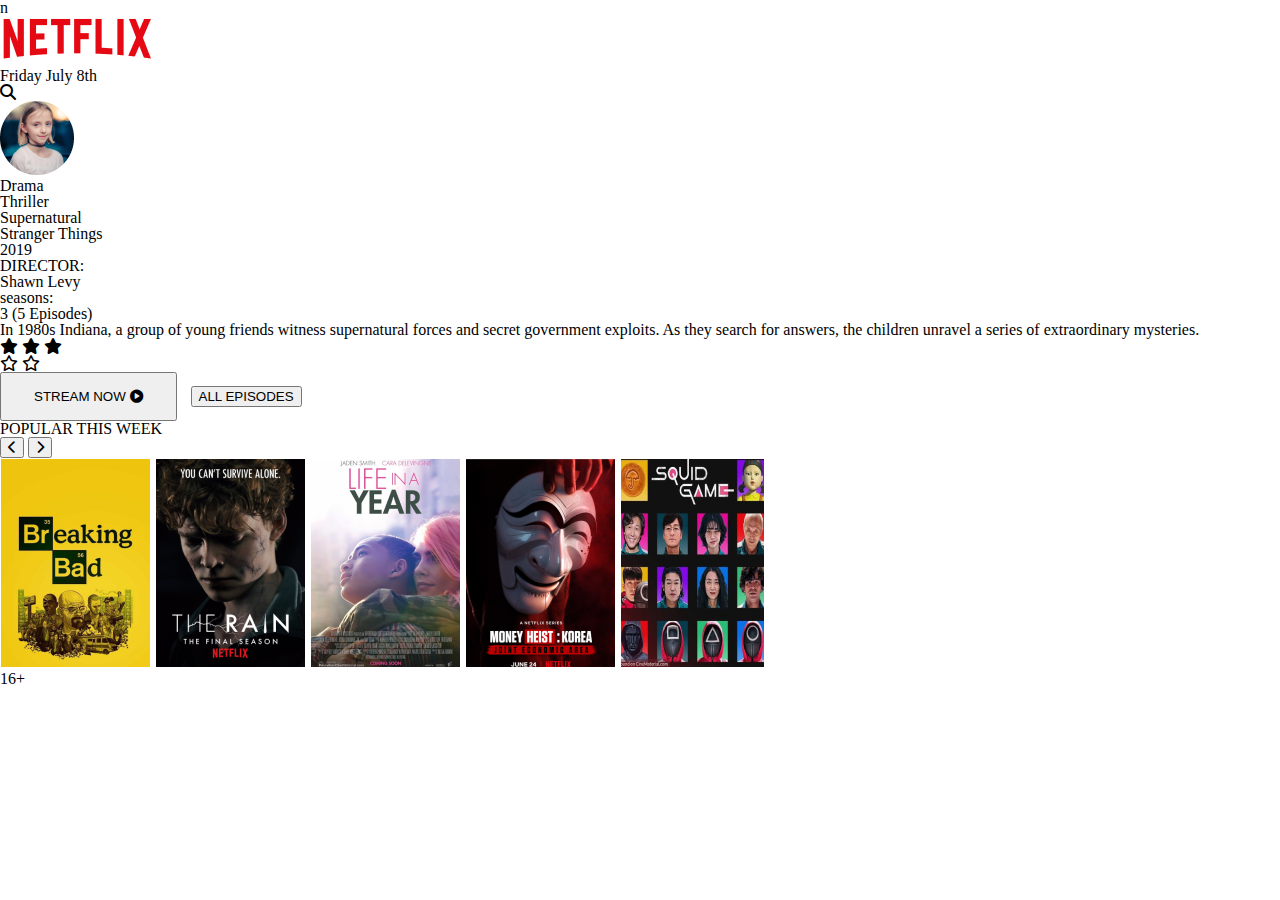
==== 09.10 HW/Index.html @ 1ed4f84a "test" ====
<!DOCTYPE html>
<html lang="en">
<head>
    <meta charset="UTF-8">
    <meta name="viewport" content="width=device-width, initial-scale=1.0">
    <title>HW_I-V</title>
    <link rel="stylesheet" href="https://cdnjs.cloudflare.com/ajax/libs/font-awesome/6.6.0/css/all.min.css">
    <link rel="stylesheet" href="Style/Reset.css">
    <link rel="stylesheet" href="Style/Style.css">
    <link rel="stylesheet" href="Style/Media.css">n
</head>
<body>
    <header>
        <section class="logo-block">
            <div class="logo">
                <img src="Image/netflix-logo.png" alt="Netflix">
            </div>
            <div class="date">
                Friday July 8th
            </div>
        </section>
        <section class="search-and-avatar">
            <div class="search">
                <i class="fa-solid fa-magnifying-glass"></i>
            </div>
            <div class="avatar">
                <a href="#"><img src="Image/Avatar.png" alt="avatar"></a>
            </div>
        </section>
    </header>
    <section class="info">
        <div class="genres">
            <h5>
                Drama
            </h5>
            <h4>
                Thriller
            </h4>
            <h4>
                Supernatural
            </h4>
        </div>
        <h1>
            Stranger Things
        </h1>
        <div class="general-info">
            <h2 class="general-info-in">
                2019 
            </h2>
            <div class="general-info-in">
                <h2>
                    DIRECTOR:
                </h2>
                <h3>
                    Shawn Levy
                </h3>
            </div>
            <div class="general-info-in">
                <h2>
                    seasons: 
                </h2>
                <h3>
                    3 (5 Episodes)
                </h3>
            </div>
        </div>
        <div class="description">
            In 1980s Indiana, a group of young friends witness supernatural forces and secret government exploits. As they search for answers, the children unravel a series of extraordinary mysteries.
        </div>
        <div class="star">
            <div class="star-solid">
                <i class="fa-solid fa-star"></i>
                <i class="fa-solid fa-star"></i>
                <i class="fa-solid fa-star"></i>    
            </div>
            <div class="star-regular">
                <i class="fa-regular fa-star"></i>
                <i class="fa-regular fa-star"></i>
            </div>
        </div>
    </section>
    <section class="main-buttons">
        <button class="stream-button">
            STREAM NOW <i class="fa-solid fa-circle-play"></i>
        </button>
        <button class="episode-button">
            ALL EPISODES
        </button>
    </section>
    <section class="other-films">
        <div class="text-other-films">
            POPULAR THIS WEEK
        <div class="buttons-other-films">
            <button class="prev">
                <i class="fa-solid fa-chevron-left"></i>
            </button>
            <button class="next">
                <i class="fa-solid fa-chevron-right"></i>
            </button>
        </div>
        </div>
    </section>
    <section class="slider-other-films">
        <a href="#"><img src="Image/BrB.png" alt="BreakingBad"></a>
        <a href="#"><img src="Image/The rain.png" alt="The rain"></a>
        <a href="#"><img src="Image/life in a year.png" alt="Life in a year"></a>
        <a href="#"><img src="Image/money heist.png" alt="Money heist"></a>
        <a href="#"><img src="Image/Squid.png" alt="Squid game"></a>        
    </section>
    <div class="age">
        16+
    </div>
</body>
</html>
---- 09.10 HW/Style/Style.css ----
/* :root{
    --main-text: #FFFFFF;
    --secondary-text: #A7A6A6;
    --main-color: #D40D1F;
    --color-for-date: #C8C8C8;
    --color-star-solid: #FFEA2B;
}

*{
    box-sizing: border-box;
}

body{
    font-family: "Inter", sans-serif;
    font-optical-sizing: auto;
    font-weight: 400;
    font-style: normal;
    background-image: url('../Image/Wallp.png');
    background-repeat: no-repeat;
    background-size: cover;
    width: 96%;
    margin: 0 auto;
}

header{
    margin: 0 auto;
    width: 96%;
    display: flex;
    margin-top: 40px;
    justify-content: space-between;
    align-content: center;
}

.logo-block{
    display: flex;
    align-content: center;
}

.logo{
    max-width: 156PX;
    margin-right: 56px;
    align-content: center;
}

.date{
    font-family: "Grandstander", cursive;
    font-weight: 400;
    font-style: normal;
    color: var(--color-for-date);
    font-size: 24px;
    padding-left: 22px;
    align-content: center;
}

.date::before{
    content: '';
    margin-right: 26px;
    width: 28px; 
    transform: rotate(90.00deg);
    border: 2px solid var(--main-text);
}

.search-and-avatar{
    display: flex;
    align-content: center;
}

.search{
    font-size: 40px;
    color: var(--main-text);
    margin-right: 45px;
    align-content: center;
}

.avatar{
    max-width: 74px;
}

.info{
    width: 57%;
}

.genres{
    color: var(--main-text);
    font-size: 29px;
    display: flex;
    margin-top: 105px;

}

h4{
    padding-right: 40px;
}

h4::before{
    content: '';
    margin-right: 26px;
    width: 28px; 
    transform: rotate(90.00deg);
    border: 2px solid var(--main-text);
}

h5{
    padding-right: 40px;    
}

h1{
    font-size: 64px;
    color: var(--main-text);
    font-weight: 600;
    margin-top: 35px;
    margin-bottom: 40px;
}

.general-info{
    display: flex;
}

.general-info-in{
    display: flex;
    margin-right: 40px;
}

h2{
    font-size: 30px;
    color: var(--main-text);
}

h3{
    font-size: 29px;
    color: var(--secondary-text);
}

.description{
    font-size: 24px;
    color: var(--secondary-text);
    margin-top: 25px;
    margin-bottom: 25px;
}

.star{
    font-size: 29px;
    margin-bottom: 50px;
    display: flex;
}

.star-solid{
    color: var(--color-star-solid);
}

.star-regular{
    color: var(--main-text);
    padding-left: 10px;
}

.main-buttons{
    width: 57%;
}

.stream-button{
    padding: 15px 32px;
    background-color: var(--main-color);
    color: var(--main-text);
    font-size: 32px;
    border-radius: 10px;
    border: 3px solid var(--main-color);
    margin-right: 90px;
}

.episode-button{
    padding: 15px 32px;
    background-color: rgba(255, 255, 255, 0);
    color: var(--main-text);
    font-size: 32px;
    border-radius: 10px;
    border: solid var(--main-text) 3px;
}

.other-films{
    width: 57%;
    display: flex;
    justify-content: space-between;
    margin-top: 50px;
    margin-bottom: 32px;
}

.text-other-films{
    width: 100%;
    color: var(--main-text);
    font-weight: 600;
    display: flex;
    font-size: 22px;
    justify-content: space-between;
}

.buttons-other-films{
    display: flex;
    justify-content: space-between;
}

.prev{
    color: var(--secondary-text);
    border: solid var(--secondary-text) 2px;
    border-radius: 25px;
    background-color: rgba(255, 255, 255, 0);
    margin-right: 10px;
    font-size: 20px;
}

.next{
    color: var(--main-text);
    border: solid var(--main-text) 2px;
    border-radius: 25px;
    background-color: rgba(255, 255, 255, 0);
    font-size: 20px;
}


.slider-other-films{
    width: 57%;    
    display: flex;
    justify-content: space-between;
    margin-bottom: 50px;
}

.age{
    background-color: rgba(255, 255, 255, 0.5);
    color: #FFFFFF;
    padding: 20px 74px 20px 58px;
    border-left: 33px solid var(--main-color);
    position: fixed;
    right: 0;
    bottom: 103px;
} */
---- 09.10 HW/Style/Media.css ----
@media screen and (max-width:1565px){
    .general-info-in{
        display: block;
    }
    .stream-button{
        padding: 15px 32px;
        margin-right: 10px;
    }
}

@media screen and (max-width:1175px){
    .main-buttons{
        display: block;
    }
    .stream-button{
        margin-bottom: 20px;
    } 
}

@media screen and (max-width:800px){
    .prev{
        border-radius: 35px;
        font-size: 25px;
    }
    .next{
        border-radius: 35px;
        font-size: 25px;
    }
    .other-films{
        align-content: center;
        justify-content: space-between;
        width: 100%;
    }
    .text-other-films{
        justify-content: space-between;
        align-content: center;
    }
    .logo{
        margin-right: 0px;
    }
    header{
        margin-top: 30px;
        justify-content: center;
    }
    .logo-block{
        margin-right: 20px;
    }
    .info{
        width: 100%;
    }
    .genres{
        margin-top: 50px;
    }
    .main-buttons{
        width: 100%;
    }
    .slider-other-films{
        width: 100%;
        display: flex;
        flex-wrap: wrap;
        justify-content: center;    
    }

}

@media screen and (max-width:650px) {
    .slider-other-films{
        margin-bottom: 30px;
    }
    header{
        width: 100%;
        margin-top: 20px;
        display: flex;
        flex-direction: column;
    }
    .logo-block{
        justify-content: center;
        margin-bottom: 20px;
    }
    .search-and-avatar{
        justify-content: center;
    }
    .stream-button{
        padding: 15px 20px;
        font-size: 20px;
    }
    .episode-button{
        padding: 15px 20px;
        font-size: 20px;
    }
    .genres{
        flex-direction: column;
    }
    .general-info{
        flex-direction: column;
    }
}

@media screen and (max-width:430px) {

}
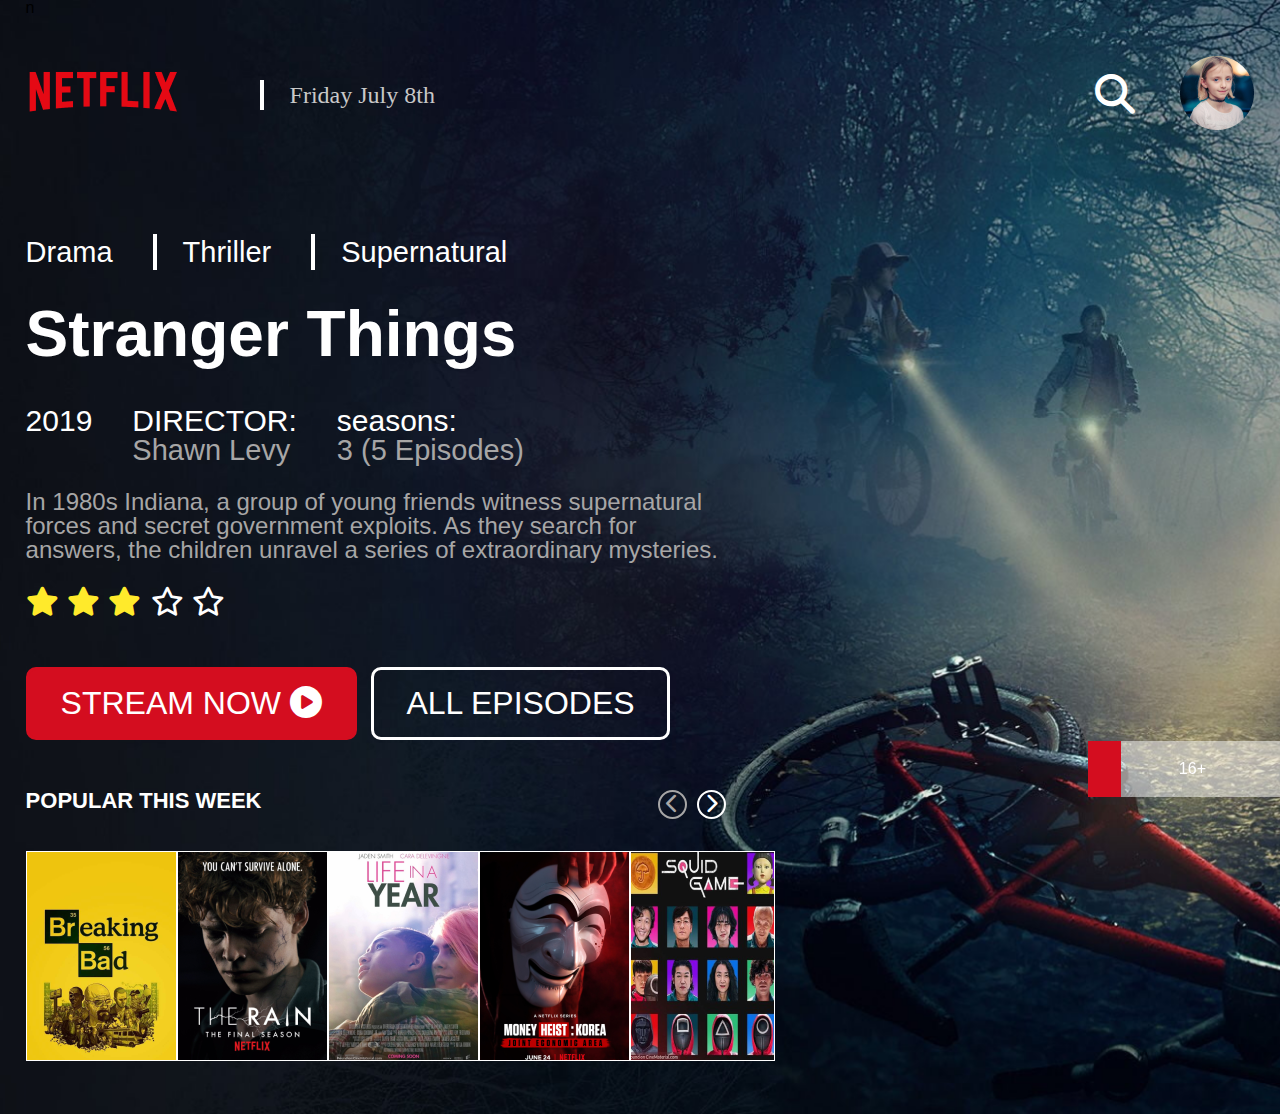
==== commit 0f0afdb3: "Netflix+media" ====
--- a/09.10 HW/Index.html
+++ b/09.10 HW/Index.html
@@ -111,4 +111,4 @@
         16+
     </div>
 </body>
-</html>+</html>
--- a/09.10 HW/Style/Style.css
+++ b/09.10 HW/Style/Style.css
@@ -1,4 +1,4 @@
-/* :root{
+:root{
     --main-text: #FFFFFF;
     --secondary-text: #A7A6A6;
     --main-color: #D40D1F;
@@ -24,11 +24,12 @@
 
 header{
     margin: 0 auto;
-    width: 96%;
+    width: 100%;
     display: flex;
     margin-top: 40px;
     justify-content: space-between;
     align-content: center;
+
 }
 
 .logo-block{
@@ -231,4 +232,4 @@
     position: fixed;
     right: 0;
     bottom: 103px;
-} */+}
--- a/09.10 HW/Style/Media.css
+++ b/09.10 HW/Style/Media.css
@@ -94,8 +94,42 @@
     .general-info{
         flex-direction: column;
     }
+    .general-info-in{
+        padding-bottom: 15px;
+    }
+    h5::before{
+        content: '';
+        margin-right: 26px;
+        width: 28px; 
+        transform: rotate(90.00deg);
+        border: 2px solid var(--main-text);
+    }
 }
 
 @media screen and (max-width:430px) {
+    .logo-block{
+        flex-direction: column;
+    }
+    .logo{
+        margin-right: 0px;
+    }
+    .search-and-avatar{
+        justify-content: right;
+    }
+    .date{
+        padding-left: 0px;
+    }
+}
 
-}+@media screen and (max-width:320px){
+    .slider-other-films{
+        flex-direction: column;
+        flex-wrap: nowrap;
+    }
+    .slider-other-films a img{
+        width: 100%;
+    }
+    h1{
+        font-size: 40px;
+    }
+}
